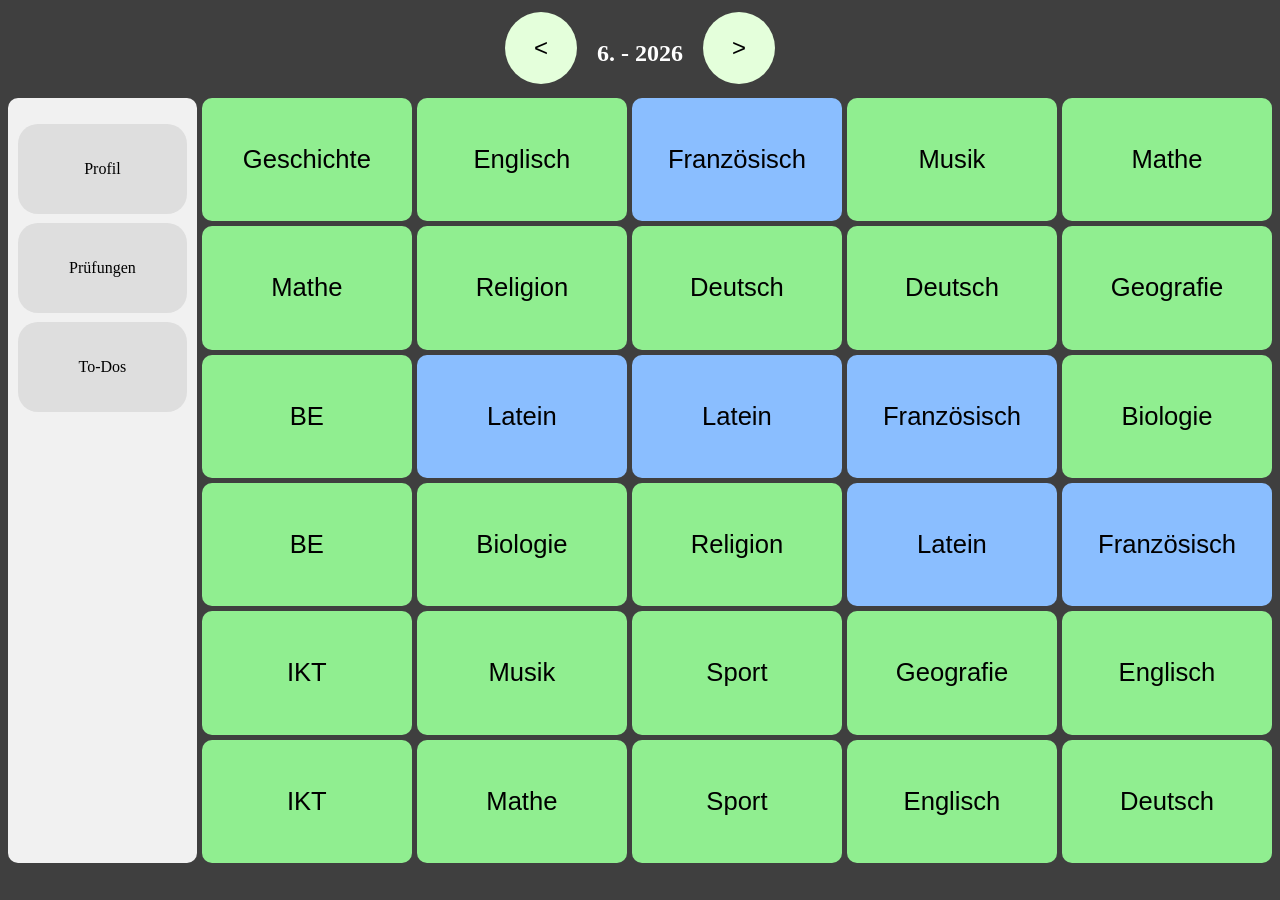
==== index.html @ 80418334 "Add files via upload" ====
<!DOCTYPE html>
<html lang="en">
<head>
    <meta charset="UTF-8">
    <meta name="viewport" content="width=device-width, initial-scale=1.0">
    <title>School-App</title>
    <link rel="stylesheet" href="style.css">
</head>
<body>
    <div id="nav_bar">
        <button id="left_btn"><</button>
        <h2 id="date_h2"></h2>
        <button id="right_btn">></button>
    </div>

    <div id="master_container">
        <div id="side_bar">
            <ul id="side_bar_list">
                <li><a class="side_bar_item" href="#">Profil</a></li>
                <li><a class="side_bar_item" href="#">Prüfungen</a></li>
                <li><a class="side_bar_item" href="#">To-Dos</a></li>
            </ul>
        </div>
    </div>

    <script src="index.js" type="module"></script>
    <script src="dictionaries.js" type="module"></script>
</body>
</html>
---- style.css ----
body{
    background-color: rgba(0, 0, 0, 0.751);
}

.hr{
    display: flex;
    background-color: lightgreen;
    width: auto;
    height: 20%;
    border-radius: 10px;
    cursor: pointer;
    justify-content: center;
    align-items: center;
    font-family: 'Lucida Sans', 'Lucida Sans Regular', 'Lucida Grande', 'Lucida Sans Unicode', Geneva, Verdana, sans-serif;
    text-decoration: none;
    color: black;
    font-size: clamp(0.9rem, 2vw, 1.8rem);
}

.days_container{
    display: flex;
    flex-direction: row;
    gap: 5px;
    width: 85vw;
}

.hrs_container{
    display: flex;
    flex-direction: column;
    gap: 5px;
    height: 85vh;
    width: 20%;
}

#nav_bar{
    display: flex;
    flex-direction: row;
    justify-content: center;
    align-items: center;
    gap: 20px;
    height: 10vh;
}

#left_btn, #right_btn{
    height: clamp(20px, 8vh, 80px);
    width: clamp(20px, 8vh, 80px);
    background-color: hsl(105, 100%, 93%);
    border: none;
    border-radius: 40px;
    cursor: pointer;
    font-size: 1.5rem;
    margin-bottom: 10px;
}

#left_btn:hover, #right_btn:hover{
    background-color: hsl(105, 100%, 85%);
}

#date_h2{
    color: white;
}

#side_bar{
    width: 15vw;
    background-color: rgba(255, 255, 255, 0.925);
    border-radius: 10px;
}

#master_container{
    display: flex;
    flex-direction: row;
    gap: 5px;
}

#side_bar_list{
    list-style-type: none;
    display: flex;
    flex-direction: column;
    gap: 1vh;
    padding: 10px;
}

.side_bar_item{
    text-decoration: none;
    color: black;
    background-color: hsl(0, 0%, 87%);
    border-radius: 20px;
    display: flex;
    width: 100%;
    height: 10vh;
    justify-content: center;
    align-items: center;
}

.side_bar_item:hover{
    background-color: hsl(0, 0%, 78%);
}

.blue_subject{
    background-color: hsl(213, 100%, 77%);
}
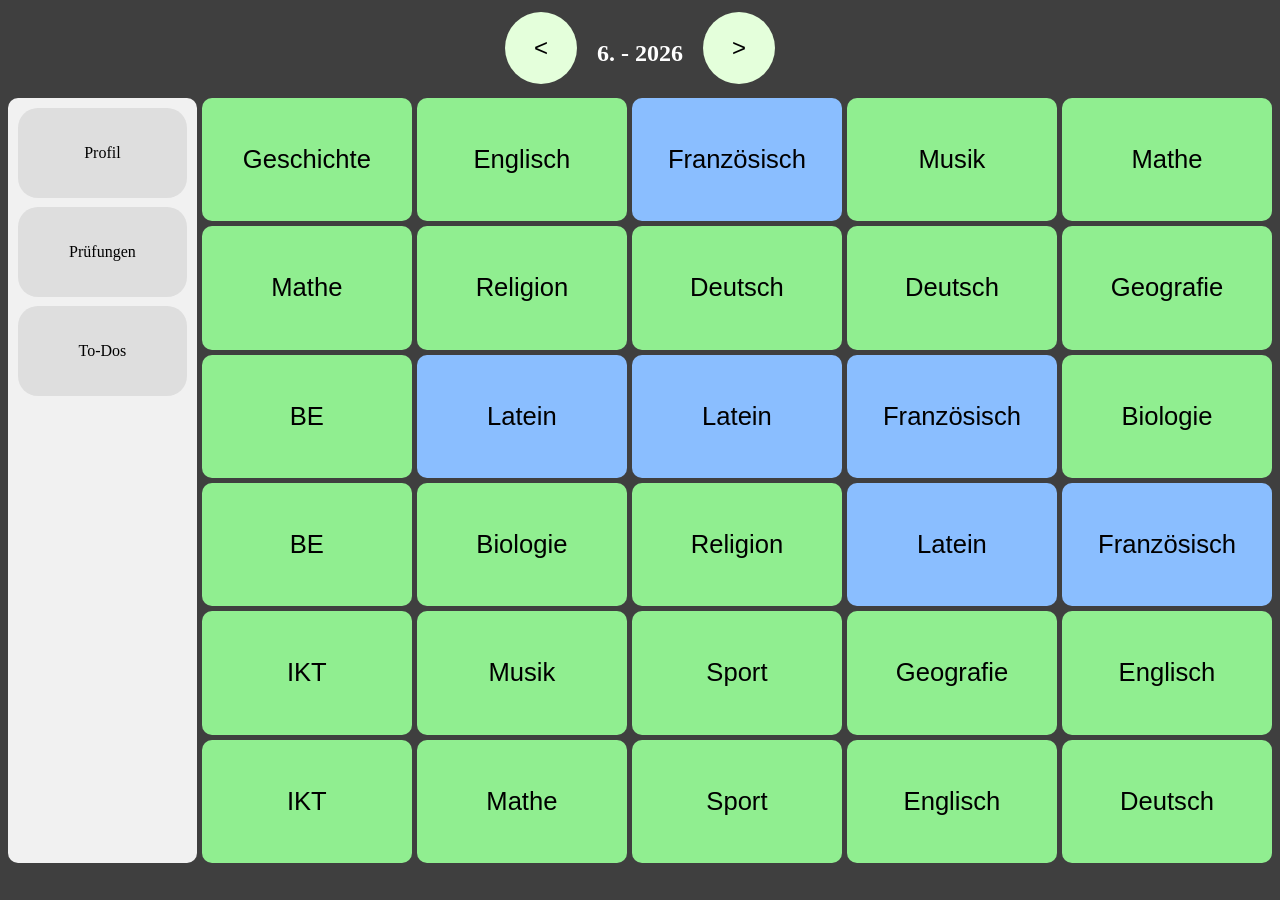
==== commit 701f0b16: "Add files via upload" ====
--- a/index.html
+++ b/index.html
@@ -15,11 +15,11 @@
 
     <div id="master_container">
         <div id="side_bar">
-            <ul id="side_bar_list">
-                <li><a class="side_bar_item" href="#">Profil</a></li>
-                <li><a class="side_bar_item" href="#">Prüfungen</a></li>
-                <li><a class="side_bar_item" href="#">To-Dos</a></li>
-            </ul>
+            <div id="side_bar_div">
+                <a class="side_bar_btn" href="#">Profil</a>
+                <a class="side_bar_btn" href="#">Prüfungen</a>
+                <a class="side_bar_btn" href="#">To-Dos</a>
+            </div>
         </div>
     </div>
 
--- a/style.css
+++ b/style.css
@@ -14,7 +14,7 @@
     font-family: 'Lucida Sans', 'Lucida Sans Regular', 'Lucida Grande', 'Lucida Sans Unicode', Geneva, Verdana, sans-serif;
     text-decoration: none;
     color: black;
-    font-size: clamp(0.9rem, 2vw, 1.8rem);
+    font-size: clamp(0.7rem, 2vw, 1.8rem);
 }
 
 .days_container{
@@ -72,7 +72,7 @@
     gap: 5px;
 }
 
-#side_bar_list{
+#side_bar_div{
     list-style-type: none;
     display: flex;
     flex-direction: column;
@@ -80,7 +80,7 @@
     padding: 10px;
 }
 
-.side_bar_item{
+.side_bar_btn{
     text-decoration: none;
     color: black;
     background-color: hsl(0, 0%, 87%);
@@ -92,10 +92,40 @@
     align-items: center;
 }
 
-.side_bar_item:hover{
+.side_bar_btn:hover{
     background-color: hsl(0, 0%, 78%);
 }
 
 .blue_subject{
     background-color: hsl(213, 100%, 77%);
+}
+
+@media (max-width: 768px){
+    #side_bar{
+        width: 100%;
+        justify-content: center;
+        align-items: center;
+    }
+
+    #master_container{
+        flex-direction: column;
+    }
+
+    #side_bar_div{
+        flex-direction: row;
+        gap: 5%;
+    }
+
+    .hrs_container{
+        width: 100%;
+        height: 75vh;
+    }
+
+    .days_container{
+        width: 100%;
+    }
+
+    .hr{
+        height: 20%;
+    }
 }
